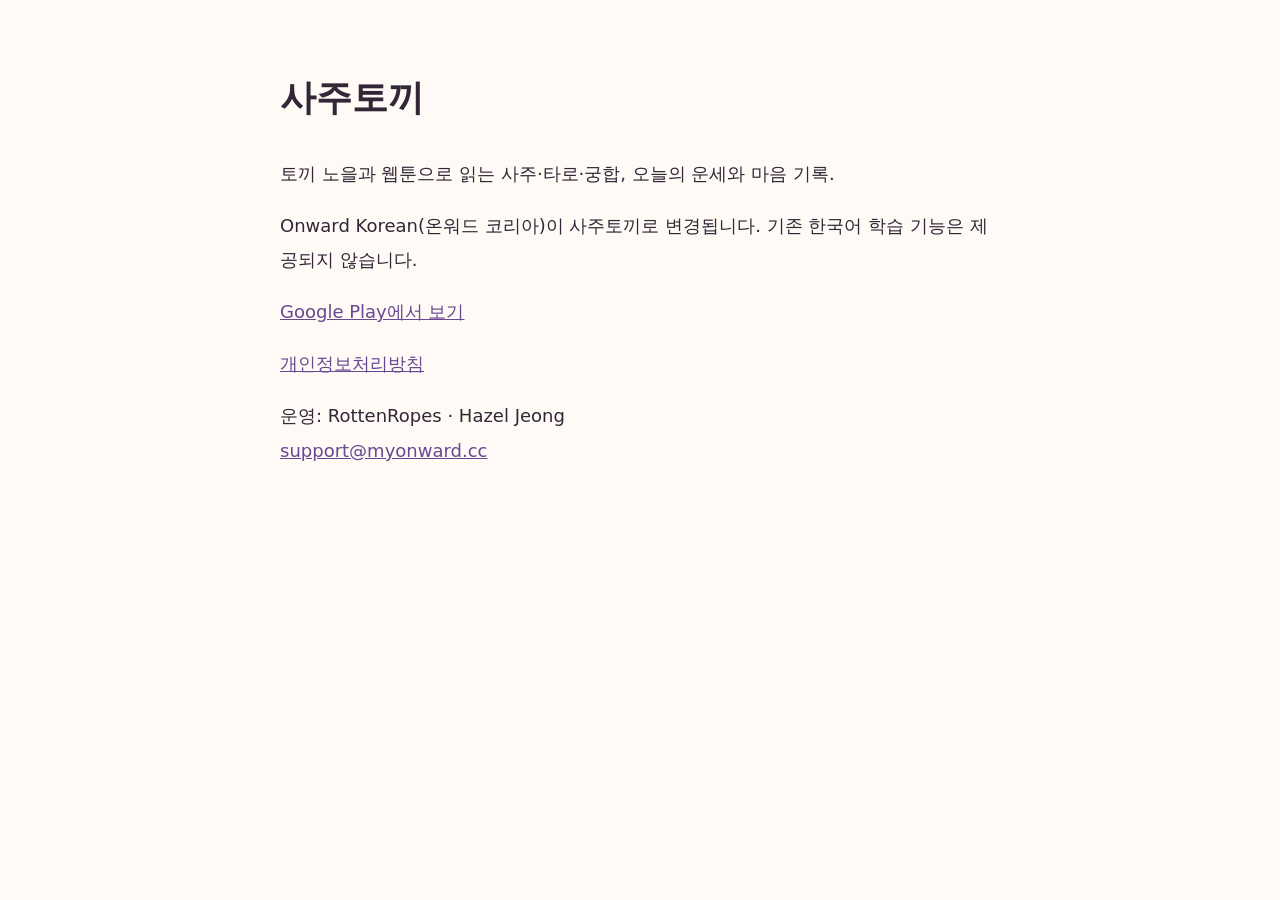
==== index.html @ 91ee63cb "Publish Saju Rabbit app information and privacy policy" ====
<!doctype html>
<html lang="ko"><head><meta charset="utf-8"><meta name="viewport" content="width=device-width,initial-scale=1"><title>사주토끼</title><style>body{max-width:720px;margin:64px auto;padding:0 24px;background:#fffaf5;color:#312737;font:18px/1.9 system-ui,sans-serif}a{color:#684891}</style></head><body><h1>사주토끼</h1><p>토끼 노을과 웹툰으로 읽는 사주·타로·궁합, 오늘의 운세와 마음 기록.</p><p>Onward Korean(온워드 코리아)이 사주토끼로 변경됩니다. 기존 한국어 학습 기능은 제공되지 않습니다.</p><p><a href="https://play.google.com/store/apps/details?id=cc.myonward.kr">Google Play에서 보기</a></p><p><a href="privacy.html">개인정보처리방침</a></p><p>운영: RottenRopes · Hazel Jeong<br><a href="mailto:support@myonward.cc">support@myonward.cc</a></p></body></html>
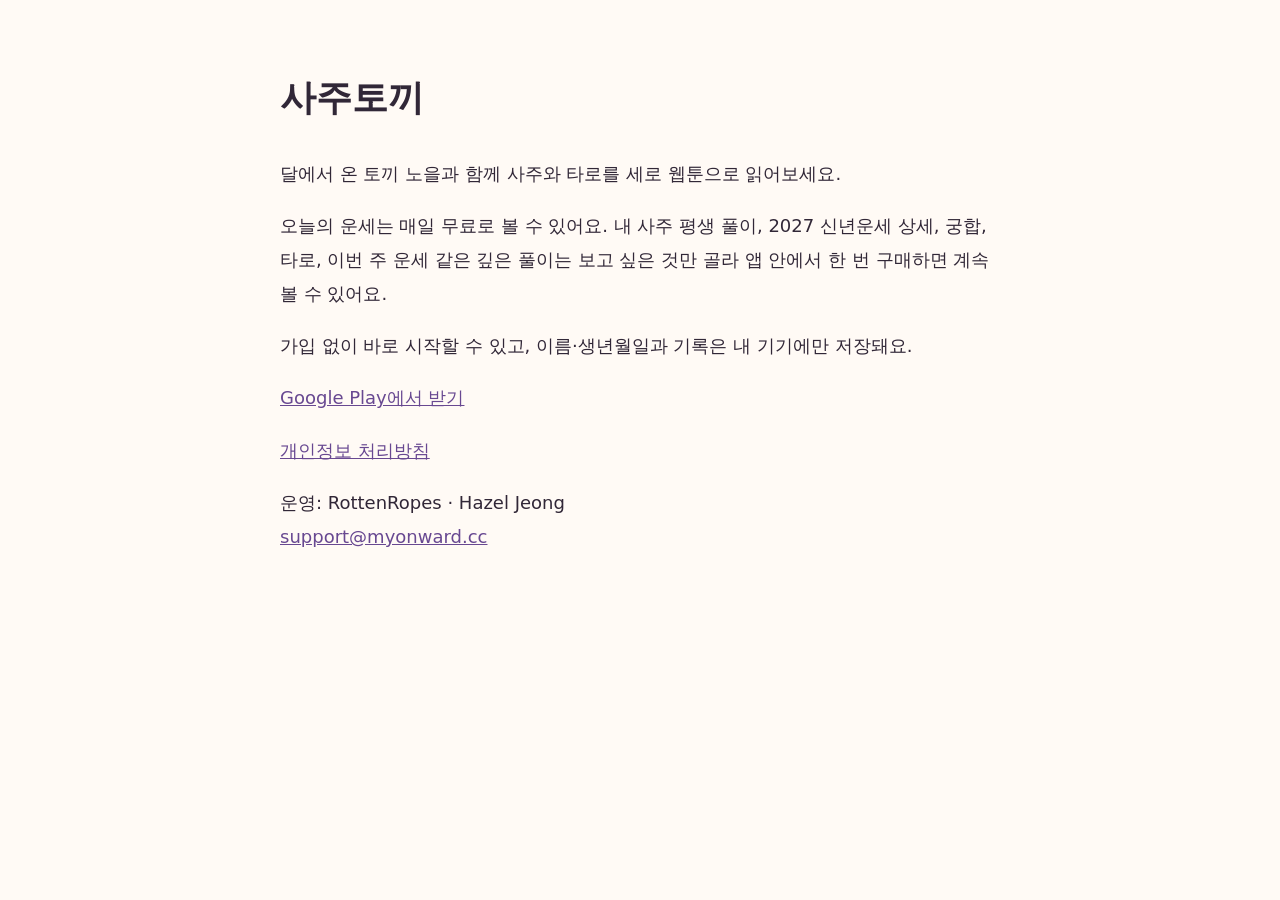
==== commit 8397e629: "사주토끼 유료 풀이와 기기 알림 개인정보 안내 반영" ====
--- a/index.html
+++ b/index.html
@@ -1,2 +1,10 @@
 <!doctype html>
-<html lang="ko"><head><meta charset="utf-8"><meta name="viewport" content="width=device-width,initial-scale=1"><title>사주토끼</title><style>body{max-width:720px;margin:64px auto;padding:0 24px;background:#fffaf5;color:#312737;font:18px/1.9 system-ui,sans-serif}a{color:#684891}</style></head><body><h1>사주토끼</h1><p>토끼 노을과 웹툰으로 읽는 사주·타로·궁합, 오늘의 운세와 마음 기록.</p><p>Onward Korean(온워드 코리아)이 사주토끼로 변경됩니다. 기존 한국어 학습 기능은 제공되지 않습니다.</p><p><a href="https://play.google.com/store/apps/details?id=cc.myonward.kr">Google Play에서 보기</a></p><p><a href="privacy.html">개인정보처리방침</a></p><p>운영: RottenRopes · Hazel Jeong<br><a href="mailto:support@myonward.cc">support@myonward.cc</a></p></body></html>
+<html lang="ko"><head><meta charset="utf-8"><meta name="viewport" content="width=device-width,initial-scale=1"><title>사주토끼</title><meta name="description" content="토끼 노을과 세로 웹툰으로 읽는 사주·타로·궁합. 오늘의 운세는 매일 무료로 볼 수 있어요."><style>body{max-width:720px;margin:64px auto;padding:0 24px;background:#fffaf5;color:#312737;font:18px/1.9 system-ui,sans-serif}a{color:#684891}</style></head><body>
+<h1>사주토끼</h1>
+<p>달에서 온 토끼 노을과 함께 사주와 타로를 세로 웹툰으로 읽어보세요.</p>
+<p>오늘의 운세는 매일 무료로 볼 수 있어요. 내 사주 평생 풀이, 2027 신년운세 상세, 궁합, 타로, 이번 주 운세 같은 깊은 풀이는 보고 싶은 것만 골라 앱 안에서 한 번 구매하면 계속 볼 수 있어요.</p>
+<p>가입 없이 바로 시작할 수 있고, 이름·생년월일과 기록은 내 기기에만 저장돼요.</p>
+<p><a href="https://play.google.com/store/apps/details?id=cc.myonward.kr">Google Play에서 받기</a></p>
+<p><a href="privacy.html">개인정보 처리방침</a></p>
+<p>운영: RottenRopes · Hazel Jeong<br><a href="mailto:support@myonward.cc">support@myonward.cc</a></p>
+</body></html>
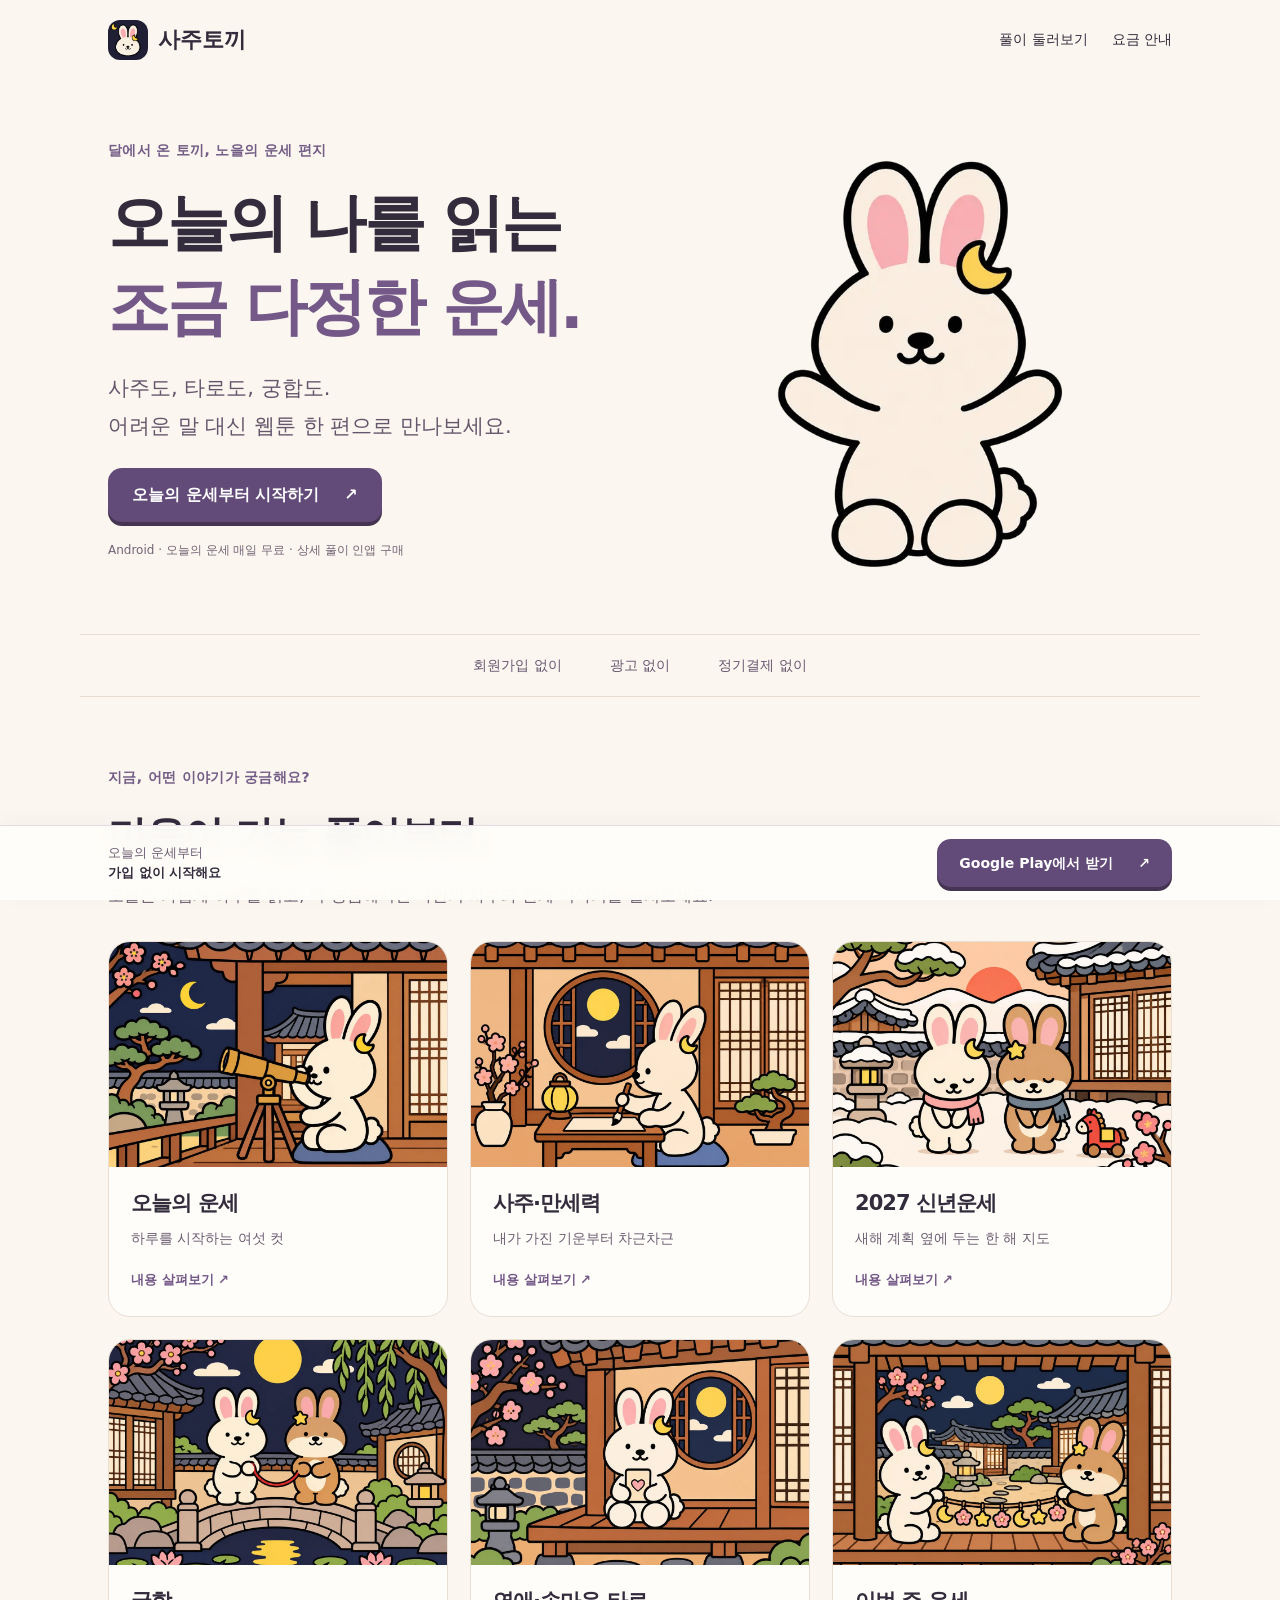
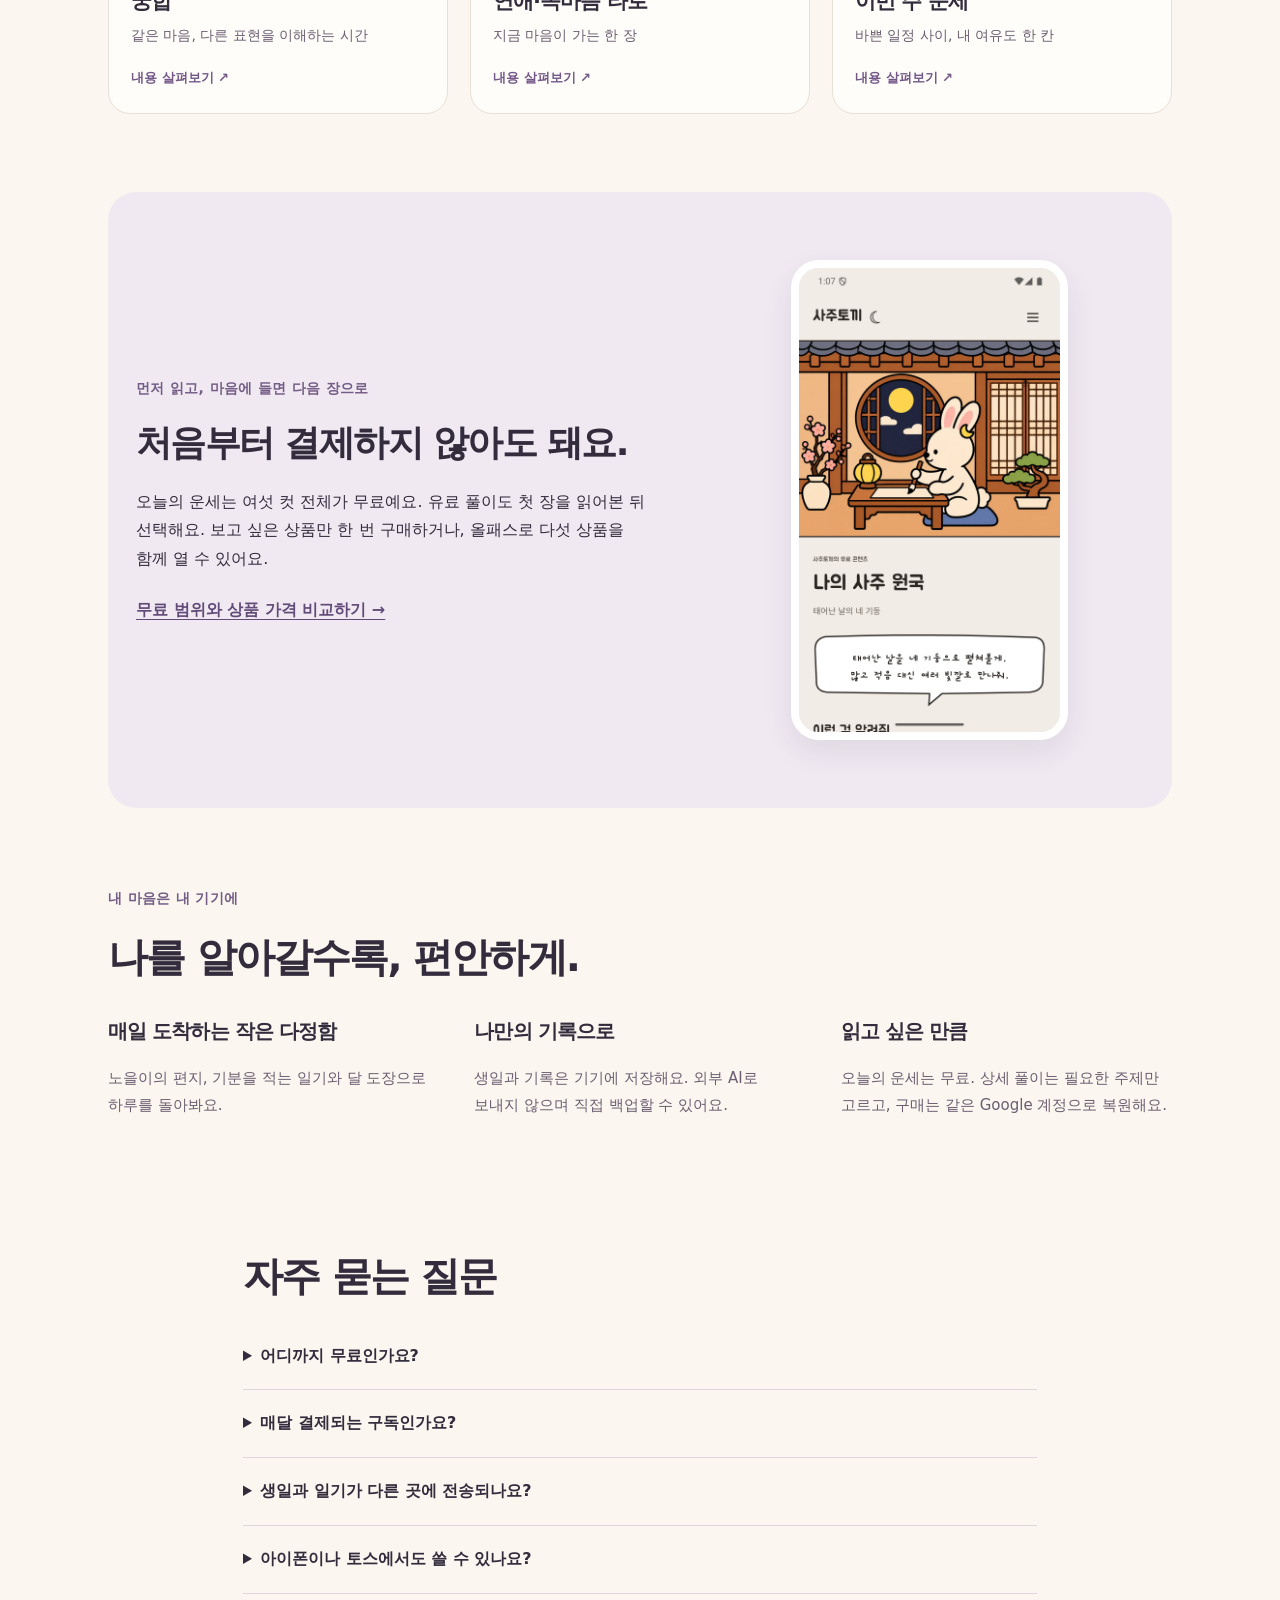
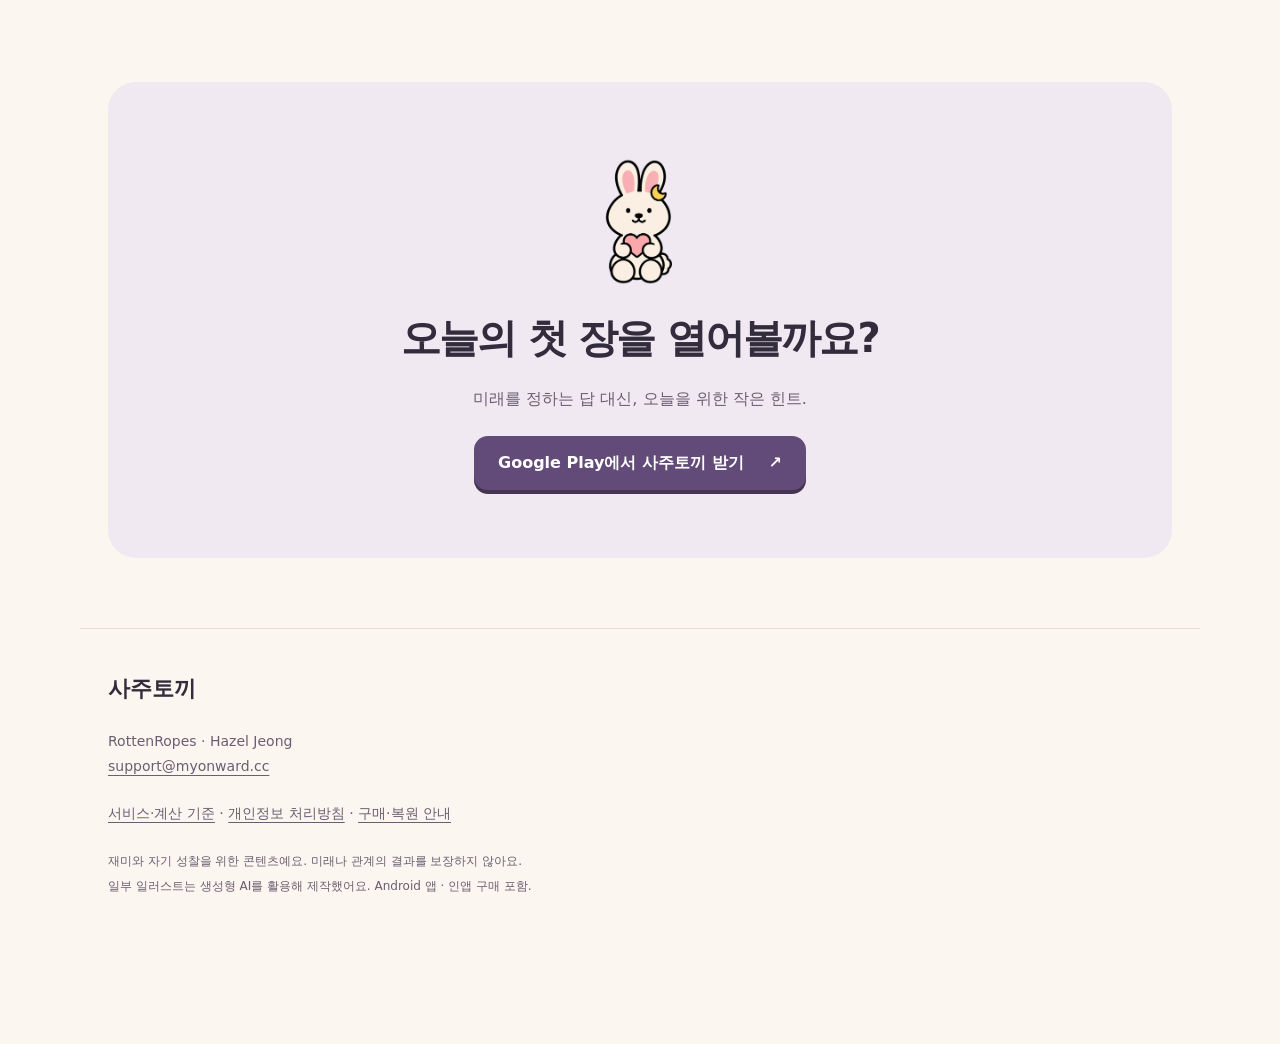
==== commit 8a7cc6d8: "Improve acquisition pages, pricing transparency, and search metadata" ====
--- a/index.html
+++ b/index.html
@@ -1,10 +1 @@
-<!doctype html>
-<html lang="ko"><head><meta charset="utf-8"><meta name="viewport" content="width=device-width,initial-scale=1"><title>사주토끼</title><meta name="description" content="토끼 노을과 세로 웹툰으로 읽는 사주·타로·궁합. 오늘의 운세는 매일 무료로 볼 수 있어요."><style>body{max-width:720px;margin:64px auto;padding:0 24px;background:#fffaf5;color:#312737;font:18px/1.9 system-ui,sans-serif}a{color:#684891}</style></head><body>
-<h1>사주토끼</h1>
-<p>달에서 온 토끼 노을과 함께 사주와 타로를 세로 웹툰으로 읽어보세요.</p>
-<p>오늘의 운세는 매일 무료로 볼 수 있어요. 내 사주 평생 풀이, 2027 신년운세 상세, 궁합, 타로, 이번 주 운세 같은 깊은 풀이는 보고 싶은 것만 골라 앱 안에서 한 번 구매하면 계속 볼 수 있어요.</p>
-<p>가입 없이 바로 시작할 수 있고, 이름·생년월일과 기록은 내 기기에만 저장돼요.</p>
-<p><a href="https://play.google.com/store/apps/details?id=cc.myonward.kr">Google Play에서 받기</a></p>
-<p><a href="privacy.html">개인정보 처리방침</a></p>
-<p>운영: RottenRopes · Hazel Jeong<br><a href="mailto:support@myonward.cc">support@myonward.cc</a></p>
-</body></html>
+<!doctype html><html lang="ko"><head><meta charset="utf-8"><meta name="viewport" content="width=device-width,initial-scale=1"><title>사주토끼 | 오늘의 운세·사주·타로·궁합을 웹툰으로</title><meta name="description" content="오늘의 운세부터 2027 신년운세, 사주팔자·궁합·타로까지 토끼 노을과 세로 웹툰으로 읽어요. 오늘의 운세는 매일 무료, 상세 풀이는 미리 보고 한 번만 구매하세요. 가입·광고 없이 시작하는 사주토끼 Android 앱의 풀이와 요금을 확인하세요."><meta name="robots" content="index,follow,max-image-preview:large"><link rel="canonical" href="https://hazelejeong.github.io/sajutokki-public/"><meta property="og:type" content="website"><meta property="og:locale" content="ko_KR"><meta property="og:site_name" content="사주토끼"><meta property="og:title" content="사주토끼 | 오늘의 운세·사주·타로·궁합을 웹툰으로"><meta property="og:description" content="오늘의 운세부터 2027 신년운세, 사주팔자·궁합·타로까지 토끼 노을과 세로 웹툰으로 읽어요. 오늘의 운세는 매일 무료, 상세 풀이는 미리 보고 한 번만 구매하세요. 가입·광고 없이 시작하는 사주토끼 Android 앱의 풀이와 요금을 확인하세요."><meta property="og:url" content="https://hazelejeong.github.io/sajutokki-public/"><meta property="og:image" content="https://hazelejeong.github.io/sajutokki-public/assets/og.png"><meta property="og:image:width" content="1200"><meta property="og:image:height" content="630"><meta name="twitter:card" content="summary_large_image"><meta name="twitter:title" content="사주토끼 | 오늘의 운세·사주·타로·궁합을 웹툰으로"><meta name="twitter:description" content="오늘의 운세부터 2027 신년운세, 사주팔자·궁합·타로까지 토끼 노을과 세로 웹툰으로 읽어요. 오늘의 운세는 매일 무료, 상세 풀이는 미리 보고 한 번만 구매하세요. 가입·광고 없이 시작하는 사주토끼 Android 앱의 풀이와 요금을 확인하세요."><meta name="twitter:image" content="https://hazelejeong.github.io/sajutokki-public/assets/og.png"><meta name="theme-color" content="#fbf6ef"><link rel="icon" href="https://hazelejeong.github.io/sajutokki-public/assets/icon.png"><link rel="stylesheet" href="https://hazelejeong.github.io/sajutokki-public/site.css"><script type="application/ld+json">{"@context":"https://schema.org","@graph":[{"@type":"Organization","@id":"https://hazelejeong.github.io/sajutokki-public/#organization","name":"RottenRopes","url":"https://hazelejeong.github.io/sajutokki-public/","email":"support@myonward.cc"},{"@type":"WebSite","@id":"https://hazelejeong.github.io/sajutokki-public/#website","name":"사주토끼","url":"https://hazelejeong.github.io/sajutokki-public/","inLanguage":"ko-KR","publisher":{"@id":"https://hazelejeong.github.io/sajutokki-public/#organization"}},{"@type":"MobileApplication","@id":"https://hazelejeong.github.io/sajutokki-public/#app","name":"사주토끼","operatingSystem":"Android","applicationCategory":"LifestyleApplication","installUrl":"https://play.google.com/store/apps/details?id=cc.myonward.kr&referrer=utm_source%3Dsajutokki_web%26utm_medium%3Dorganic%26utm_campaign%3Dschema%26utm_content%3Dprimary","url":"https://hazelejeong.github.io/sajutokki-public/","description":"오늘의 운세는 무료이며 사주·타로·궁합 등 상세 풀이는 인앱 구매로 이용하는 웹툰 운세 앱","offers":{"@type":"Offer","price":"0","priceCurrency":"KRW","description":"앱 설치 및 오늘의 운세 무료. 상세 풀이 인앱 구매 포함."},"publisher":{"@id":"https://hazelejeong.github.io/sajutokki-public/#organization"}},{"@type":"FAQPage","mainEntity":[{"@type":"Question","name":"어디까지 무료인가요?","acceptedAnswer":{"@type":"Answer","text":"오늘의 운세 여섯 컷 전체와 편지·일기·보관함은 무료예요. 사주·2027 신년·궁합·타로·주간 상세 풀이는 미리보기 후 유료 상품을 선택할 수 있어요."}},{"@type":"Question","name":"매달 결제되는 구독인가요?","acceptedAnswer":{"@type":"Answer","text":"모든 상품은 한 번 구매하는 방식이에요. 정기 결제와 자동 갱신은 없어요."}},{"@type":"Question","name":"생일과 일기가 다른 곳에 전송되나요?","acceptedAnswer":{"@type":"Answer","text":"프로필과 기록은 앱을 사용하는 기기에만 저장해요. 외부 AI로 보내지 않으며, Google Play가 결제를 처리해요."}},{"@type":"Question","name":"아이폰이나 토스에서도 쓸 수 있나요?","acceptedAnswer":{"@type":"Answer","text":"이 페이지에서 안내하는 구매 상품은 Google Play의 Android 앱 기준이에요. 현재 iPhone 앱이나 토스 결제 출시를 안내하지 않아요."}}]}]}</script></head><body><a class="skip" href="#main">본문으로 건너뛰기</a><header><a class="brand" href="https://hazelejeong.github.io/sajutokki-public/"><img src="https://hazelejeong.github.io/sajutokki-public/assets/icon.png" width="40" height="40" alt="">사주토끼</a><nav aria-label="주 메뉴"><a href="https://hazelejeong.github.io/sajutokki-public/#readings">풀이 둘러보기</a><a href="https://hazelejeong.github.io/sajutokki-public/pricing/">요금 안내</a></nav></header><main id="main"><section class="hero"><div><p class="eyebrow">달에서 온 토끼, 노을의 운세 편지</p><h1>오늘의 나를 읽는<br><em>조금 다정한 운세.</em></h1><p class="lead">사주도, 타로도, 궁합도.<br>어려운 말 대신 웹툰 한 편으로 만나보세요.</p><a class="button" href="https://play.google.com/store/apps/details?id=cc.myonward.kr&amp;referrer=utm_source%3Dsajutokki_web%26utm_medium%3Dorganic%26utm_campaign%3Dhome%26utm_content%3Dprimary">오늘의 운세부터 시작하기 <span aria-hidden="true">↗</span></a><p class="caption">Android · 오늘의 운세 매일 무료 · 상세 풀이 인앱 구매</p></div><img class="hero-art" src="https://hazelejeong.github.io/sajutokki-public/assets/noeul-welcome.webp" alt="달에서 온 토끼 노을이 반갑게 맞이해요" width="520" height="520" fetchpriority="high"></section><div class="trust"><span>회원가입 없이</span><span>광고 없이</span><span>정기결제 없이</span></div><section id="readings"><p class="eyebrow">지금, 어떤 이야기가 궁금해요?</p><h2>마음이 가는 풀이부터.</h2><p class="intro">오늘은 가볍게 하루를 읽고, 더 궁금해지면 나만의 사주와 관계 이야기를 펼쳐보세요.</p><div class="cards"><a class="topic" href="https://hazelejeong.github.io/sajutokki-public/today/"><img src="https://hazelejeong.github.io/sajutokki-public/assets/today.webp" alt="오늘의 운세 웹툰 표지" width="360" height="240" loading="lazy"><div><h3>오늘의 운세</h3><p>하루를 시작하는 여섯 컷</p><span>내용 살펴보기 ↗</span></div></a><a class="topic" href="https://hazelejeong.github.io/sajutokki-public/my-saju/"><img src="https://hazelejeong.github.io/sajutokki-public/assets/my-saju.webp" alt="사주·만세력 웹툰 표지" width="360" height="240" loading="lazy"><div><h3>사주·만세력</h3><p>내가 가진 기운부터 차근차근</p><span>내용 살펴보기 ↗</span></div></a><a class="topic" href="https://hazelejeong.github.io/sajutokki-public/newyear-2027/"><img src="https://hazelejeong.github.io/sajutokki-public/assets/newyear-2027.webp" alt="2027 신년운세 웹툰 표지" width="360" height="240" loading="lazy"><div><h3>2027 신년운세</h3><p>새해 계획 옆에 두는 한 해 지도</p><span>내용 살펴보기 ↗</span></div></a><a class="topic" href="https://hazelejeong.github.io/sajutokki-public/match/"><img src="https://hazelejeong.github.io/sajutokki-public/assets/match.webp" alt="궁합 웹툰 표지" width="360" height="240" loading="lazy"><div><h3>궁합</h3><p>같은 마음, 다른 표현을 이해하는 시간</p><span>내용 살펴보기 ↗</span></div></a><a class="topic" href="https://hazelejeong.github.io/sajutokki-public/tarot/"><img src="https://hazelejeong.github.io/sajutokki-public/assets/love-tarot.webp" alt="연애·속마음 타로 웹툰 표지" width="360" height="240" loading="lazy"><div><h3>연애·속마음 타로</h3><p>지금 마음이 가는 한 장</p><span>내용 살펴보기 ↗</span></div></a><a class="topic" href="https://hazelejeong.github.io/sajutokki-public/week/"><img src="https://hazelejeong.github.io/sajutokki-public/assets/week.webp" alt="이번 주 운세 웹툰 표지" width="360" height="240" loading="lazy"><div><h3>이번 주 운세</h3><p>바쁜 일정 사이, 내 여유도 한 칸</p><span>내용 살펴보기 ↗</span></div></a></div></section><section class="split tint"><div><p class="eyebrow">먼저 읽고, 마음에 들면 다음 장으로</p><h2>처음부터 결제하지 않아도 돼요.</h2><p>오늘의 운세는 여섯 컷 전체가 무료예요. 유료 풀이도 첫 장을 읽어본 뒤 선택해요. 보고 싶은 상품만 한 번 구매하거나, 올패스로 다섯 상품을 함께 열 수 있어요.</p><a class="text-link" href="https://hazelejeong.github.io/sajutokki-public/pricing/">무료 범위와 상품 가격 비교하기 →</a></div><img src="https://hazelejeong.github.io/sajutokki-public/assets/screen-saju.png" alt="사주토끼의 실제 사주 원국과 오행 화면" width="390" height="844" loading="lazy" class="phone"></section><section><p class="eyebrow">내 마음은 내 기기에</p><h2>나를 알아갈수록, 편안하게.</h2><div class="benefits"><article><h3>매일 도착하는 작은 다정함</h3><p>노을이의 편지, 기분을 적는 일기와 달 도장으로 하루를 돌아봐요.</p></article><article><h3>나만의 기록으로</h3><p>생일과 기록은 기기에 저장해요. 외부 AI로 보내지 않으며 직접 백업할 수 있어요.</p></article><article><h3>읽고 싶은 만큼</h3><p>오늘의 운세는 무료. 상세 풀이는 필요한 주제만 고르고, 구매는 같은 Google 계정으로 복원해요.</p></article></div></section><section class="faq"><h2>자주 묻는 질문</h2><details><summary>어디까지 무료인가요?</summary><p>오늘의 운세 여섯 컷 전체와 편지·일기·보관함은 무료예요. 사주·2027 신년·궁합·타로·주간 상세 풀이는 미리보기 후 유료 상품을 선택할 수 있어요.</p></details><details><summary>매달 결제되는 구독인가요?</summary><p>모든 상품은 한 번 구매하는 방식이에요. 정기 결제와 자동 갱신은 없어요.</p></details><details><summary>생일과 일기가 다른 곳에 전송되나요?</summary><p>프로필과 기록은 앱을 사용하는 기기에만 저장해요. 외부 AI로 보내지 않으며, Google Play가 결제를 처리해요.</p></details><details><summary>아이폰이나 토스에서도 쓸 수 있나요?</summary><p>이 페이지에서 안내하는 구매 상품은 Google Play의 Android 앱 기준이에요. 현재 iPhone 앱이나 토스 결제 출시를 안내하지 않아요.</p></details></section><section class="closing tint"><img src="https://hazelejeong.github.io/sajutokki-public/assets/noeul-heart.webp" width="160" height="160" alt="마음을 전하는 토끼 노을" loading="lazy"><h2>오늘의 첫 장을 열어볼까요?</h2><p>미래를 정하는 답 대신, 오늘을 위한 작은 힌트.</p><a class="button" href="https://play.google.com/store/apps/details?id=cc.myonward.kr&amp;referrer=utm_source%3Dsajutokki_web%26utm_medium%3Dorganic%26utm_campaign%3Dhome%26utm_content%3Dclosing">Google Play에서 사주토끼 받기 <span aria-hidden="true">↗</span></a></section></main><footer><a class="brand" href="https://hazelejeong.github.io/sajutokki-public/">사주토끼</a><p>RottenRopes · Hazel Jeong<br><a href="mailto:support@myonward.cc">support@myonward.cc</a></p><p><a href="https://hazelejeong.github.io/sajutokki-public/about/">서비스·계산 기준</a> · <a href="https://hazelejeong.github.io/sajutokki-public/privacy.html">개인정보 처리방침</a> · <a href="https://hazelejeong.github.io/sajutokki-public/pricing/">구매·복원 안내</a></p><small>재미와 자기 성찰을 위한 콘텐츠예요. 미래나 관계의 결과를 보장하지 않아요.<br>일부 일러스트는 생성형 AI를 활용해 제작했어요. Android 앱 · 인앱 구매 포함.</small></footer><aside class="sticky" aria-label="앱 설치"><span>오늘의 운세부터<br><strong>가입 없이 시작해요</strong></span><a class="button" href="https://play.google.com/store/apps/details?id=cc.myonward.kr&amp;referrer=utm_source%3Dsajutokki_web%26utm_medium%3Dorganic%26utm_campaign%3Dhome%26utm_content%3Dsticky">Google Play에서 받기 <span aria-hidden="true">↗</span></a></aside></body></html>
